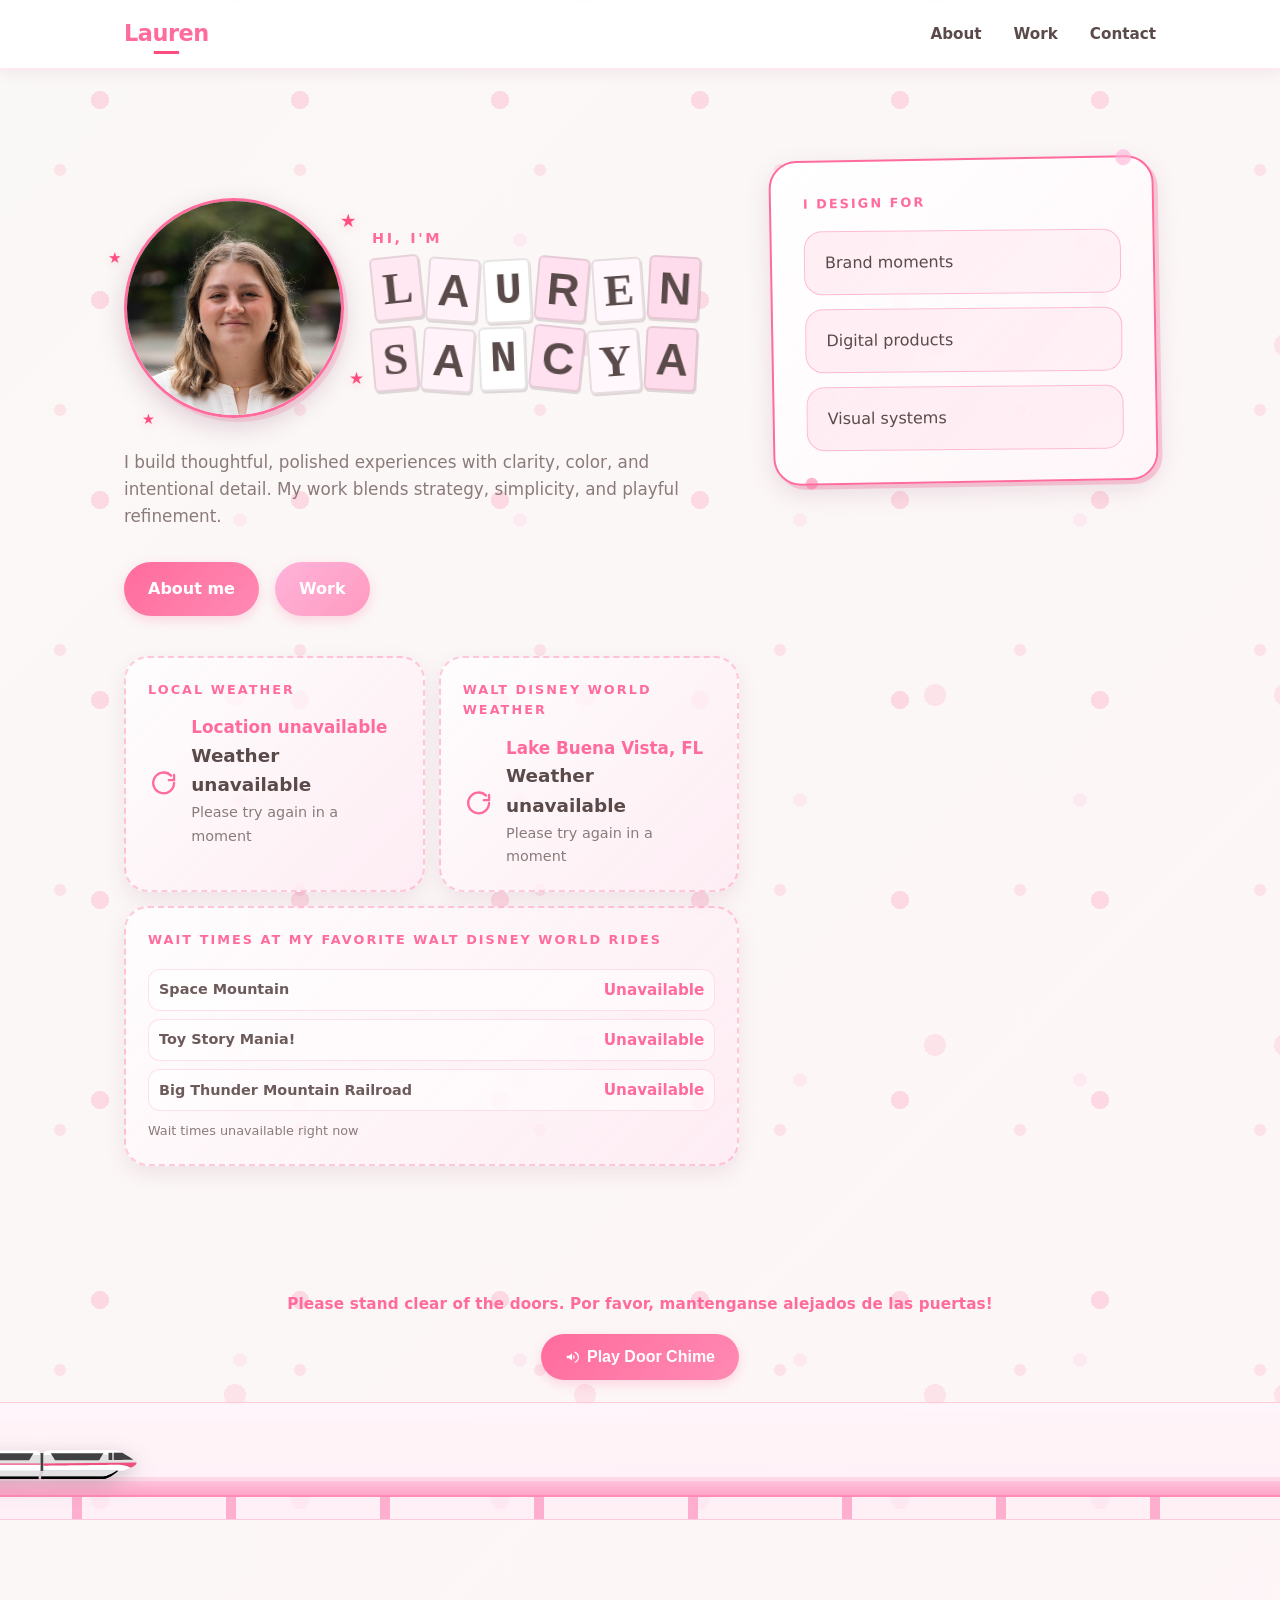
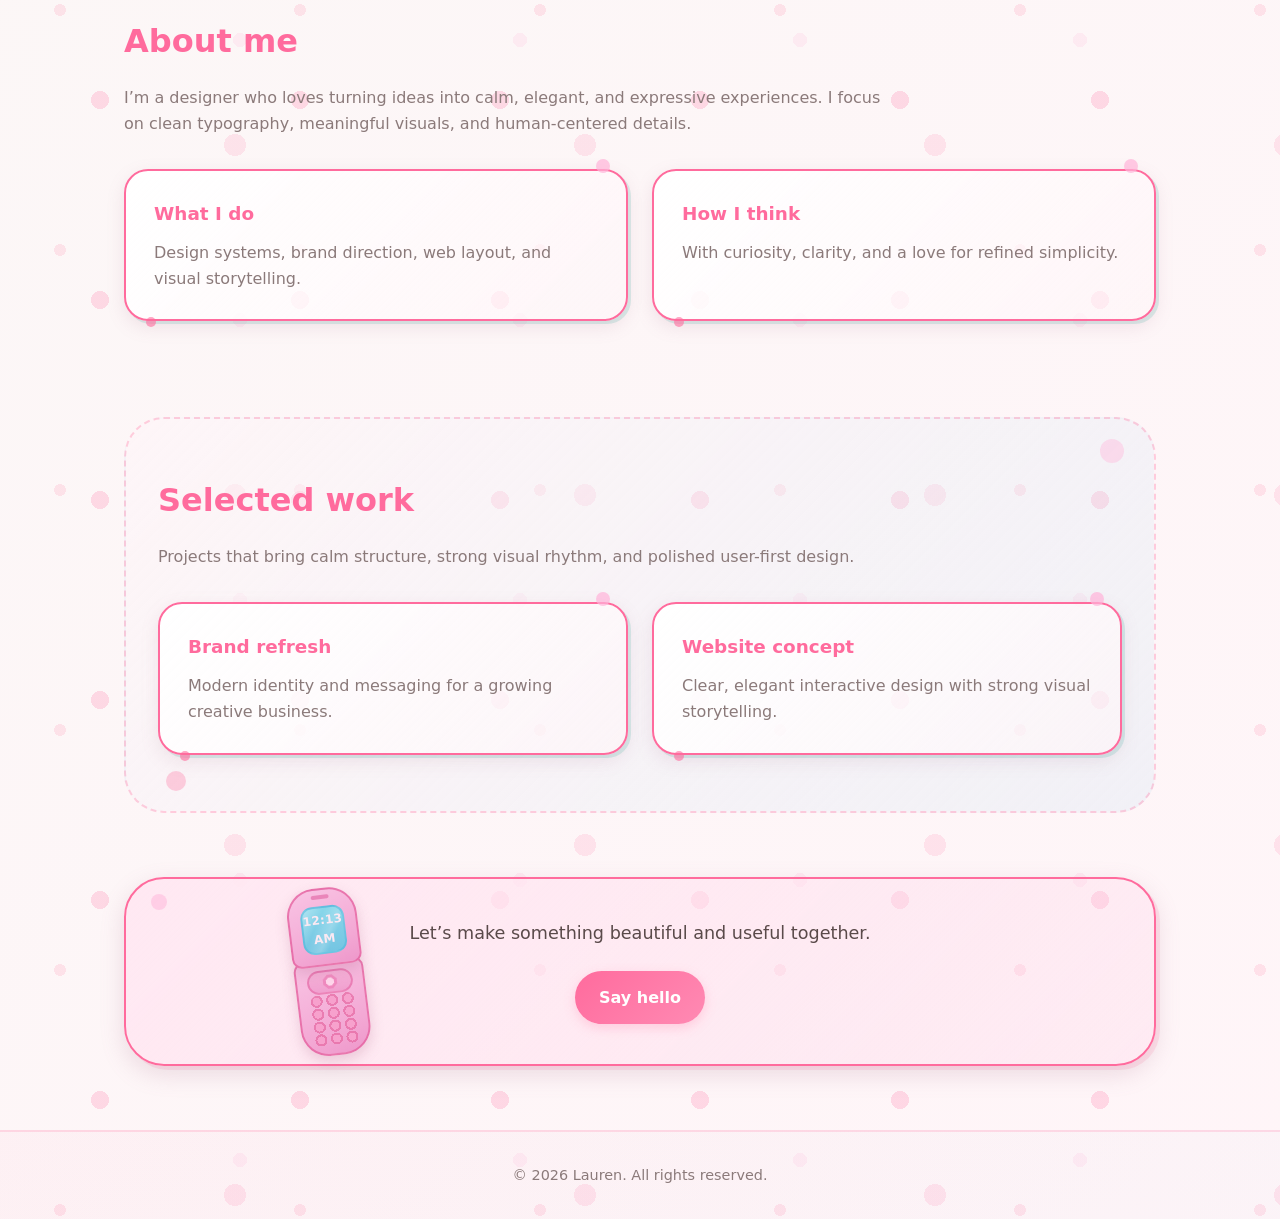
==== pages/index.html @ 4aa6a3c1 "refactor into separate files and it works" ====
<!DOCTYPE html>
<html lang="en">
<head>
  <meta charset="UTF-8" />
  <meta name="viewport" content="width=device-width, initial-scale=1.0" />
  <title>Lauren | Designer</title>
  <link rel="stylesheet" href="../css/style.css" />
</head>
<body class="home-page">
  <nav class="navbar">
    <div class="navbar-container">
      <a href="index.html" class="navbar-logo">Lauren</a>
      <ul class="nav-links">
        <li><a href="about.html">About</a></li>
        <li><a href="work.html">Work</a></li>
        <li><a href="contact.html">Contact</a></li>
      </ul>
    </div>
  </nav>

  <main class="site-shell">
    <section class="hero reveal">
      <div class="hero-copy">
        <div class="name-section">
          <div class="photo-wrap">
            <img src="../assets/images/profile.jpg" alt="Lauren Sancya" class="profile-photo">
            <span class="star-sticker star-1" aria-hidden="true">★</span>
            <span class="star-sticker star-2" aria-hidden="true">★</span>
            <span class="star-sticker star-3" aria-hidden="true">★</span>
            <span class="star-sticker star-4" aria-hidden="true">★</span>
          </div>
          <div class="name-copy">
            <p class="eyebrow">Hi, I'm</p>
            <h1 class="magazine-name" aria-label="Lauren Sancya">
              <span aria-hidden="true">L</span><span aria-hidden="true">a</span><span aria-hidden="true">u</span><span aria-hidden="true">r</span><span aria-hidden="true">e</span><span aria-hidden="true">n</span><span class="letter-gap" aria-hidden="true"></span><span aria-hidden="true">S</span><span aria-hidden="true">a</span><span aria-hidden="true">n</span><span aria-hidden="true">c</span><span aria-hidden="true">y</span><span aria-hidden="true">a</span>
            </h1>
          </div>
        </div>
        <p class="intro">
          I build thoughtful, polished experiences with clarity, color, and
          intentional detail. My work blends strategy, simplicity, and playful
          refinement.
        </p>
        <div class="actions">
          <a class="button button-primary" href="#about">About me</a>
          <a class="button button-secondary" href="#work">Work</a>
        </div>
        <div class="weather-duo">
          <div class="weather-card reveal reveal-delay-2" aria-live="polite">
            <p class="detail-label">Local weather</p>
            <div class="weather-row">
              <span id="weatherEmoji" class="weather-emoji" aria-hidden="true"></span>
              <div>
                <p id="weatherLocation" class="weather-location">Near you</p>
                <p id="weatherTemp" class="weather-temp">Loading weather...</p>
                <p id="weatherText" class="weather-text">Checking your location</p>
              </div>
            </div>
          </div>
          <div class="weather-card reveal reveal-delay-3" aria-live="polite">
            <p class="detail-label">Walt Disney World weather</p>
            <div class="weather-row">
              <span id="disneyWeatherEmoji" class="weather-emoji" aria-hidden="true"></span>
              <div>
                <p id="disneyWeatherLocation" class="weather-location">Lake Buena Vista, FL</p>
                <p id="disneyWeatherTemp" class="weather-temp">Loading weather...</p>
                <p id="disneyWeatherText" class="weather-text">Fetching current conditions</p>
              </div>
            </div>
          </div>
          <div class="weather-card ride-waits-card reveal reveal-delay-3" aria-live="polite">
            <p class="detail-label">Wait times at my Favorite Walt Disney World Rides</p>
            <ul class="ride-waits-list">
              <li>
                <span class="ride-name">Space Mountain</span>
                <span id="waitSpaceMountain" class="ride-wait">Loading...</span>
              </li>
              <li>
                <span class="ride-name">Toy Story Mania!</span>
                <span id="waitToyStoryMania" class="ride-wait">Loading...</span>
              </li>
              <li>
                <span class="ride-name">Big Thunder Mountain Railroad</span>
                <span id="waitBigThunder" class="ride-wait">Loading...</span>
              </li>
            </ul>
            <p id="rideWaitsNote" class="ride-waits-note">Fetching live wait times...</p>
          </div>
        </div>
      </div>
      <div class="hero-card">
        <div class="detail-card">
          <p class="detail-label">I design for</p>
          <ul>
            <li>Brand moments</li>
            <li>Digital products</li>
            <li>Visual systems</li>
          </ul>
        </div>
      </div>
    </section>

    <section class="monorail-wrap reveal" aria-hidden="true">
      <div class="monorail-announcement" aria-hidden="false">
        <p class="monorail-announcement-text">Please stand clear of the doors. Por favor, mantenganse alejados de las puertas!</p>
        <button type="button" id="monorailSoundButton" class="monorail-sound-button">
          <svg viewBox="0 0 24 24" aria-hidden="true" focusable="false">
            <path d="M3 10v4h4l5 4V6L7 10H3zm13.5 2a4.5 4.5 0 0 0-2.5-4.03v8.06A4.5 4.5 0 0 0 16.5 12zm0-9.5v2.06A9 9 0 0 1 22 12a9 9 0 0 1-5.5 8.31v2.06A11 11 0 0 0 24 12 11 11 0 0 0 16.5 2.5z"></path>
          </svg>
          <span>Play Door Chime</span>
        </button>
        <div id="monorailPlayer" class="monorail-player" aria-hidden="true"></div>
      </div>
      <div class="monorail-sky">
        <div class="monorail-track"></div>
        <div class="monorail-pillars"></div>
        <div class="monorail-train">
          <img src="../assets/images/DisneyMonorail.svg" alt="" class="monorail-train-img" aria-hidden="true">
        </div>
      </div>
    </section>

    <section id="about" class="section-panel reveal">
      <div>
        <h2>About me</h2>
        <p>
          I’m a designer who loves turning ideas into calm, elegant, and
          expressive experiences. I focus on clean typography, meaningful
          visuals, and human-centered details.
        </p>
      </div>
      <div class="bio-grid">
        <div class="bio-card reveal reveal-delay-1">
          <h3>What I do</h3>
          <p>Design systems, brand direction, web layout, and visual storytelling.</p>
        </div>
        <div class="bio-card reveal reveal-delay-2">
          <h3>How I think</h3>
          <p>With curiosity, clarity, and a love for refined simplicity.</p>
        </div>
      </div>
    </section>

    <section id="work" class="section-panel section-alt reveal">
      <div>
        <h2>Selected work</h2>
        <p>
          Projects that bring calm structure, strong visual rhythm, and polished
          user-first design.
        </p>
      </div>
      <div class="project-grid">
        <article class="project-card reveal reveal-delay-1">
          <h3>Brand refresh</h3>
          <p>Modern identity and messaging for a growing creative business.</p>
        </article>
        <article class="project-card reveal reveal-delay-2">
          <h3>Website concept</h3>
          <p>Clear, elegant interactive design with strong visual storytelling.</p>
        </article>
      </div>
    </section>

    <section class="footer-panel reveal">
      <p>Let’s make something beautiful and useful together.</p>
      <a class="button button-primary" href="contact.html">Say hello</a>
      <div class="flip-phone" aria-hidden="true">
        <div class="flip-phone-bubble">Hello</div>
        <span class="flip-phone-star flip-phone-star-a">★</span>
        <span class="flip-phone-star flip-phone-star-b">★</span>
        <span class="flip-phone-star flip-phone-star-c">★</span>
        <div class="flip-phone-top"><span id="flipPhoneTime" class="flip-phone-time">12:12</span></div>
        <div class="flip-phone-bottom"></div>
      </div>
    </section>
  </main>

  <footer class="site-footer">
    <p>&copy; 2026 Lauren. All rights reserved.</p>
  </footer>

  <script src="../js/app.js"></script>
</body>
</html>
---- css/style.css ----
:root {
  color-scheme: light;
  --bg: #faf8f6;
  --surface: #fff5f8;
  --surface-strong: #ffe8f2;
  --text: #5a4a4a;
  --muted: #8b7a7a;
  --accent-pink: #ff6b9d;
  --accent-pink-light: #ffb3d9;
  --accent-pink-dark: #ff4d7f;
  --accent-blue: #a8d8f0;
  --accent-brown: #a68570;
  --accent-soft: rgba(255, 107, 157, 0.15);
  --radius: 32px;
  --shadow: 0 8px 24px rgba(162, 107, 137, 0.15);
}

* {
  box-sizing: border-box;
}

html, body {
  margin: 0;
  min-height: 100%;
}

body {
  font-family: "Segoe UI", ui-sans-serif, system-ui, -apple-system, BlinkMacSystemFont, sans-serif;
  background:
    radial-gradient(circle, rgba(255, 107, 157, 0.22) 9px,  transparent 9px),
    radial-gradient(circle, rgba(255, 179, 217, 0.18) 7px,  transparent 7px),
    radial-gradient(circle, rgba(255, 107, 157, 0.14) 11px, transparent 11px),
    radial-gradient(circle, rgba(255, 77,  127, 0.12) 6px,  transparent 6px),
    linear-gradient(135deg, #faf8f6 0%, #fff5f8 100%);
  background-size:
    200px 200px,
    280px 280px,
    350px 350px,
    240px 240px,
    100% 100%;
  background-position:
    0     0,
    100px 100px,
    60px  170px,
    180px 50px,
    0     0;
  animation: dots-move 24s linear infinite;
  color: var(--text);
  line-height: 1.6;
}

@keyframes dots-move {
  0% {
    background-position:
      0 0,
      100px 100px,
      60px 170px,
      180px 50px,
      0 0;
  }

  100% {
    background-position:
      200px 200px,
      -140px -120px,
      410px -180px,
      -60px 290px,
      0 0;
  }
}

/* Scroll reveal */
.reveal {
  opacity: 0;
  transform: translateY(32px);
  transition: opacity 0.6s ease, transform 0.6s ease;
}

.reveal.visible {
  opacity: 1;
  transform: translateY(0);
}

.reveal-delay-1 { transition-delay: 0.1s; }
.reveal-delay-2 { transition-delay: 0.2s; }
.reveal-delay-3 { transition-delay: 0.3s; }
.reveal-delay-4 { transition-delay: 0.4s; }

@media (prefers-reduced-motion: reduce) {
  body { animation: none; }
  .reveal { opacity: 1; transform: none; transition: none; }
}

/* Navigation */
.navbar {
  position: sticky;
  top: 0;
  background: rgba(255, 255, 255, 0.95);
  backdrop-filter: blur(10px);
  border-bottom: 2px solid rgba(255, 107, 157, 0.15);
  z-index: 100;
  box-shadow: 0 4px 12px rgba(162, 107, 137, 0.1);
}

.navbar-container {
  max-width: 1080px;
  margin: 0 auto;
  padding: 16px 24px;
  display: flex;
  justify-content: space-between;
  align-items: center;
}

.navbar-logo {
  font-size: 1.4rem;
  font-weight: 700;
  color: var(--accent-pink);
  text-decoration: none;
  letter-spacing: -0.02em;
  position: relative;
}

.navbar-logo::after {
  content: '';
  position: absolute;
  bottom: -2px;
  left: 0;
  right: 0;
  height: 3px;
  background: var(--accent-pink-dark);
  border-radius: 999px;
  transform: scaleX(0.3);
}

.nav-links {
  display: flex;
  list-style: none;
  gap: 32px;
  margin: 0;
  padding: 0;
}

.nav-links a {
  color: var(--text);
  text-decoration: none;
  font-weight: 600;
  transition: color 0.2s ease, transform 0.2s ease;
  position: relative;
  font-size: 0.95rem;
}

.nav-links a:hover {
  color: var(--accent-pink);
  transform: translateY(-2px);
}

.nav-links a.active {
  color: var(--accent-pink);
}

.nav-links a.active::after {
  content: '';
  position: absolute;
  bottom: -6px;
  left: 0;
  right: 0;
  height: 2px;
  background: var(--accent-pink);
  border-radius: 999px;
}

/* Main layout */
.site-shell {
  max-width: 1080px;
  margin: 0 auto;
  padding: 48px 24px 64px;
}

/* Page header */
.page-header {
  padding: 40px 0 64px;
  text-align: center;
}

.page-header h1 {
  margin: 0 0 24px;
  font-size: clamp(2.4rem, 3.5vw, 3.8rem);
  line-height: 1.1;
  letter-spacing: -0.04em;
}

.page-header .intro {
  max-width: 680px;
  margin: 0 auto;
  color: var(--muted);
  font-size: 1.05rem;
}

/* Hero section (home) */
.hero {
  display: grid;
  grid-template-columns: minmax(0, 1.6fr) minmax(260px, 1fr);
  gap: 32px;
  align-items: start;
  padding: 40px 0 64px;
}

.hero-copy {
  padding: 40px 0;
}

.name-section {
  display: flex;
  align-items: center;
  gap: 28px;
  margin-bottom: 24px;
}

.photo-wrap {
  position: relative;
  display: inline-block;
}

.star-sticker {
  position: absolute;
  z-index: 3;
  color: var(--accent-pink-dark);
  font-size: 1.15rem;
  text-shadow: 0 2px 8px rgba(255, 107, 157, 0.25);
  opacity: 0;
  transform: scale(0.45) rotate(-12deg);
  animation: sticker-pop 520ms cubic-bezier(0.17, 0.89, 0.32, 1.25) forwards, sticker-twinkle 1.4s ease-in-out 900ms infinite;
}

.star-1 {
  top: 8px;
  right: -12px;
  animation-delay: 240ms, 1.15s;
}

.star-2 {
  top: 48px;
  left: -16px;
  font-size: 0.95rem;
  animation-delay: 330ms, 1.35s;
}

.star-3 {
  bottom: 34px;
  right: -20px;
  font-size: 1.05rem;
  animation-delay: 420ms, 1.1s;
}

.star-4 {
  bottom: -6px;
  left: 18px;
  font-size: 0.9rem;
  animation-delay: 520ms, 1.4s;
}

.photo-wrap::before,
.photo-wrap::after {
  content: "";
  position: absolute;
  border-radius: 50%;
  pointer-events: none;
  opacity: 0;
}

.photo-wrap::before {
  width: 250px;
  height: 250px;
  top: -15px;
  left: -15px;
  border: 3px dashed rgba(255, 107, 157, 0.65);
  animation: burst-ring 700ms ease-out 80ms forwards;
}

.photo-wrap::after {
  width: 280px;
  height: 280px;
  top: -30px;
  left: -30px;
  background: radial-gradient(circle, rgba(255, 107, 157, 0.22) 0%, rgba(255, 107, 157, 0) 68%);
  animation: burst-glow 800ms ease-out 80ms forwards;
}

.profile-photo {
  width: 220px;
  height: 220px;
  border-radius: 50%;
  object-fit: cover;
  border: 3px solid var(--accent-pink);
  box-shadow: 0 8px 24px rgba(162, 107, 137, 0.3), 4px 4px 0 rgba(255, 107, 157, 0.2);
  flex-shrink: 0;
  opacity: 0;
  transform: scale(0.75);
  animation: photo-pop 650ms cubic-bezier(0.17, 0.89, 0.32, 1.28) 120ms forwards;
}

.name-copy {
  display: flex;
  flex-direction: column;
  gap: 8px;
}

.name-section .eyebrow {
  margin: 0;
  font-size: 0.9rem;
}

.name-section h1 {
  margin: 0;
  font-size: 2.8rem;
  line-height: 1.18;
}

.magazine-name {
  margin: 0;
  display: flex;
  flex-wrap: wrap;
  gap: 0.3rem;
  align-items: flex-end;
  line-height: 1;
  padding-bottom: 0.12em;
}

.magazine-name span {
  display: inline-flex;
  align-items: center;
  justify-content: center;
  min-width: 0.78em;
  padding: 0.08em 0.2em;
  border: 2px solid rgba(90, 74, 74, 0.15);
  border-radius: 0.12em;
  box-shadow: 1px 2px 0 rgba(90, 74, 74, 0.18);
  background: #fff;
  color: #5a4a4a;
  text-transform: uppercase;
  --letter-transform: rotate(0deg);
  transform: var(--letter-transform);
  opacity: 0;
  animation: letter-pop 480ms ease-out forwards, letter-bob 3.2s ease-in-out 1.1s infinite;
}

.magazine-name .letter-gap {
  min-width: 0.42em;
  padding: 0;
  border: 0;
  background: transparent;
  box-shadow: none;
  transform: none;
  opacity: 1;
  animation: none;
}

.magazine-name span:nth-child(1) { font-family: Georgia, serif; background: #ffe8f2; --letter-transform: rotate(-6deg) translateY(-2px); animation-delay: 80ms, 1.08s; }
.magazine-name span:nth-child(2) { font-family: "Trebuchet MS", sans-serif; background: #fff2f8; --letter-transform: rotate(4deg); animation-delay: 160ms, 1.16s; }
.magazine-name span:nth-child(3) { font-family: "Courier New", monospace; background: #fff; --letter-transform: rotate(-3deg) translateY(1px); animation-delay: 240ms, 1.24s; }
.magazine-name span:nth-child(4) { font-family: Impact, "Arial Black", sans-serif; background: #ffe1ef; --letter-transform: rotate(5deg) translateY(-1px); animation-delay: 320ms, 1.32s; }
.magazine-name span:nth-child(5) { font-family: "Palatino Linotype", serif; background: #fff7fb; --letter-transform: rotate(-4deg); animation-delay: 400ms, 1.40s; }
.magazine-name span:nth-child(6) { font-family: Verdana, sans-serif; background: #ffdceb; --letter-transform: rotate(3deg) translateY(-2px); animation-delay: 480ms, 1.48s; }
.magazine-name span:nth-child(8) { font-family: Georgia, serif; background: #ffe8f2; --letter-transform: rotate(-5deg); animation-delay: 560ms, 1.56s; }
.magazine-name span:nth-child(9) { font-family: "Gill Sans", "Trebuchet MS", sans-serif; background: #fff2f8; --letter-transform: rotate(4deg) translateY(1px); animation-delay: 640ms, 1.64s; }
.magazine-name span:nth-child(10) { font-family: "Courier New", monospace; background: #fff; --letter-transform: rotate(-2deg); animation-delay: 720ms, 1.72s; }
.magazine-name span:nth-child(11) { font-family: Impact, "Arial Black", sans-serif; background: #ffe1ef; --letter-transform: rotate(6deg) translateY(-1px); animation-delay: 800ms, 1.80s; }
.magazine-name span:nth-child(12) { font-family: "Palatino Linotype", serif; background: #fff7fb; --letter-transform: rotate(-4deg) translateY(2px); animation-delay: 880ms, 1.88s; }
.magazine-name span:nth-child(13) { font-family: Verdana, sans-serif; background: #ffdceb; --letter-transform: rotate(3deg); animation-delay: 960ms, 1.96s; }

@keyframes letter-pop {
  0% {
    opacity: 0;
    transform: var(--letter-transform) translateY(12px) scale(0.78);
    filter: blur(1px);
  }

  100% {
    opacity: 1;
    transform: var(--letter-transform) translateY(0) scale(1);
    filter: blur(0);
  }
}

@keyframes letter-bob {
  0%,
  100% {
    transform: var(--letter-transform) translateY(0);
  }

  50% {
    transform: var(--letter-transform) translateY(-3px);
  }
}

.name-section .typing-headline {
  display: inline-block;
  overflow: hidden;
  white-space: nowrap;
  width: 0;
  line-height: 1.2;
  padding-bottom: 0.22em;
  border-right: 3px solid var(--accent-pink-dark);
  animation: typing 1.7s steps(13, end) 380ms forwards, blink-caret 700ms step-end 380ms 3, hide-caret 1ms linear 2.08s forwards;
}

.eyebrow {
  margin: 0 0 18px;
  color: var(--accent-pink);
  font-size: 0.95rem;
  letter-spacing: 0.18em;
  text-transform: uppercase;
  font-weight: 700;
}

h1 {
  margin: 0 0 24px;
  font-size: clamp(3rem, 4vw, 4.8rem);
  line-height: 0.98;
  letter-spacing: -0.04em;
}

@keyframes photo-pop {
  0% {
    opacity: 0;
    transform: scale(0.75);
  }

  70% {
    opacity: 1;
    transform: scale(1.08);
  }

  100% {
    opacity: 1;
    transform: scale(1);
  }
}

@keyframes burst-ring {
  0% {
    opacity: 0;
    transform: scale(0.35) rotate(-18deg);
  }

  40% {
    opacity: 0.9;
  }

  100% {
    opacity: 0;
    transform: scale(1.1) rotate(8deg);
  }
}

@keyframes burst-glow {
  0% {
    opacity: 0;
    transform: scale(0.6);
  }

  35% {
    opacity: 0.7;
  }

  100% {
    opacity: 0;
    transform: scale(1.12);
  }
}

@keyframes sticker-pop {
  0% {
    opacity: 0;
    transform: scale(0.45) rotate(-12deg);
  }

  70% {
    opacity: 1;
    transform: scale(1.15) rotate(8deg);
  }

  100% {
    opacity: 1;
    transform: scale(1) rotate(0deg);
  }
}

@keyframes sticker-twinkle {
  0%,
  100% {
    transform: scale(1) rotate(0deg);
    filter: brightness(1);
  }

  50% {
    transform: scale(1.16) rotate(8deg);
    filter: brightness(1.18);
  }
}

@keyframes typing {
  from {
    width: 0;
  }

  to {
    width: 14ch;
  }
}

@keyframes blink-caret {
  0%,
  100% {
    border-right-color: transparent;
  }

  50% {
    border-right-color: var(--accent-pink-dark);
  }
}

@keyframes hide-caret {
  to {
    border-right-width: 0;
    border-right-color: transparent;
  }
}

.intro {
  max-width: 640px;
  color: var(--muted);
  font-size: 1.05rem;
}

.actions {
  display: flex;
  flex-wrap: wrap;
  gap: 16px;
  margin-top: 32px;
  margin-bottom: 40px;
}

.button {
  display: inline-flex;
  align-items: center;
  justify-content: center;
  padding: 14px 24px;
  border-radius: 999px;
  text-decoration: none;
  font-weight: 700;
  transition: transform 0.2s ease, background-color 0.2s ease, color 0.2s ease, box-shadow 0.2s ease;
  border: none;
  cursor: pointer;
  font-size: 1rem;
  box-shadow: 0 4px 12px rgba(255, 107, 157, 0.25);
  position: relative;
}

.button:hover {
  transform: translateY(-3px) rotate(1deg);
  box-shadow: 0 8px 20px rgba(255, 107, 157, 0.35);
}

.button-primary {
  background: linear-gradient(135deg, var(--accent-pink), #ff8ab3);
  color: white;
  font-weight: 700;
}

.button-primary:hover {
  background: linear-gradient(135deg, #ff5a8c, #ff9ac0);
}

.button-secondary {
  background: linear-gradient(135deg, var(--accent-pink-light), #ff9ac0);
  color: white;
  border: none;
  font-weight: 700;
}

.button-secondary:hover {
  background: linear-gradient(135deg, #ff8fb0, #ffb3d9);
}

.hero-card {
  position: sticky;
  top: 100px;
}

.detail-card {
  padding: 32px;
  border-radius: 28px;
  background: linear-gradient(135deg, #ffffff 0%, rgba(255, 245, 248, 0.8) 100%);
  border: 2px solid var(--accent-pink);
  box-shadow: 0 8px 24px rgba(162, 107, 137, 0.2), 4px 4px 0 rgba(255, 107, 157, 0.3);
  position: relative;
  transform: rotate(-1deg);
}

.detail-card::before {
  content: '';
  position: absolute;
  top: -8px;
  right: 20px;
  width: 16px;
  height: 16px;
  background: var(--accent-pink-light);
  border-radius: 50%;
  opacity: 0.6;
}

.detail-card::after {
  content: '';
  position: absolute;
  bottom: -6px;
  left: 30px;
  width: 12px;
  height: 12px;
  background: var(--accent-pink);
  border-radius: 50%;
  opacity: 0.5;
}

.detail-label {
  margin: 0 0 18px;
  color: var(--accent-pink);
  text-transform: uppercase;
  letter-spacing: 0.16em;
  font-size: 0.8rem;
  font-weight: 700;
}

.detail-card ul {
  margin: 0;
  padding: 0;
  list-style: none;
  display: grid;
  gap: 14px;
}

.detail-card li {
  padding: 18px 20px;
  border-radius: 18px;
  background: linear-gradient(135deg, rgba(255, 107, 157, 0.1), rgba(255, 179, 217, 0.1));
  border: 1.5px solid rgba(255, 107, 157, 0.4);
  color: var(--text);
  font-weight: 500;
  transform: rotate(0.5deg);
  transition: transform 0.2s ease;
}

.detail-card li:hover {
  transform: rotate(-0.5deg) scale(1.02);
}

/* Section panels */
.section-panel {
  padding: 64px 0;
  display: grid;
  gap: 32px;
}

.section-alt {
  background: linear-gradient(135deg, rgba(255, 245, 248, 0.6), rgba(168, 216, 240, 0.15));
  border-radius: 40px;
  border: 2px dashed rgba(255, 107, 157, 0.3);
  padding: 56px 32px;
  margin: 32px 0;
  position: relative;
  overflow: hidden;
}

.section-alt::before {
  content: '';
  position: absolute;
  top: 20px;
  right: 30px;
  width: 24px;
  height: 24px;
  background: var(--accent-pink-light);
  border-radius: 50%;
  opacity: 0.4;
}

.section-alt::after {
  content: '';
  position: absolute;
  bottom: 20px;
  left: 40px;
  width: 20px;
  height: 20px;
  background: var(--accent-pink);
  border-radius: 50%;
  opacity: 0.3;
}

.section-panel h2 {
  margin: 0 0 18px;
  font-size: clamp(2rem, 2.5vw, 2.8rem);
  color: var(--accent-pink);
  position: relative;
}

.section-panel p {
  margin: 0;
  max-width: 760px;
  color: var(--muted);
}

.bio-grid,
.project-grid {
  display: grid;
  gap: 24px;
}

.bio-grid {
  grid-template-columns: repeat(2, minmax(0, 1fr));
}

.bio-card,
.project-card {
  padding: 28px;
  border-radius: 24px;
  background: linear-gradient(135deg, #ffffff 0%, rgba(255, 245, 248, 0.6) 100%);
  border: 2px solid var(--accent-pink);
  box-shadow: 0 6px 18px rgba(162, 107, 137, 0.15), 3px 3px 0 rgba(77, 184, 168, 0.2);
  position: relative;
  transform: rotate(-1.5deg);
  transition: transform 0.3s ease, box-shadow 0.3s ease;
}

.bio-card:hover,
.project-card:hover {
  transform: rotate(0.5deg) translateY(-4px);
  box-shadow: 0 10px 26px rgba(162, 107, 137, 0.2), 4px 4px 0 rgba(255, 107, 157, 0.3);
}

.bio-card::before,
.project-card::before {
  content: '';
  position: absolute;
  top: -12px;
  right: 16px;
  width: 14px;
  height: 14px;
  background: var(--accent-pink-light);
  border-radius: 50%;
  opacity: 0.7;
}

.bio-card::after,
.project-card::after {
  content: '';
  position: absolute;
  bottom: -8px;
  left: 20px;
  width: 10px;
  height: 10px;
  background: var(--accent-pink);
  border-radius: 50%;
  opacity: 0.6;
}

.bio-card h3,
.project-card h3 {
  margin: 0 0 12px;
  font-size: 1.15rem;
  color: var(--accent-pink);
}

.project-grid {
  grid-template-columns: repeat(2, minmax(0, 1fr));
}

.footer-panel {
  margin-top: 64px;
  padding: 40px;
  border-radius: 40px;
  background: linear-gradient(135deg, #ffe8f2 0%, rgba(255, 179, 217, 0.15) 100%);
  border: 2px solid var(--accent-pink);
  text-align: center;
  box-shadow: 0 8px 24px rgba(162, 107, 137, 0.2), 4px 4px 0 rgba(255, 107, 157, 0.15);
  position: relative;
  overflow: visible;
}

.footer-panel::before {
  content: '';
  position: absolute;
  top: 15px;
  left: 25px;
  width: 16px;
  height: 16px;
  background: var(--accent-pink-light);
  border-radius: 50%;
  opacity: 0.5;
}

.footer-panel p {
  margin: 0 0 24px;
  font-size: 1.1rem;
  color: var(--text);
}

.footer-panel .button {
  position: relative;
  z-index: 2;
}

.flip-phone {
  position: absolute;
  left: 165px;
  top: 50%;
  bottom: auto;
  width: 70px;
  height: 168px;
  pointer-events: auto;
  transform: translateY(-50%) rotate(-7deg);
  transform-origin: center bottom;
  z-index: 1;
}

.flip-phone::before {
  content: none;
}

.flip-phone::after {
  content: '';
  position: absolute;
  left: 8px;
  right: 8px;
  top: 68px;
  height: 8px;
  border-radius: 8px;
  background: linear-gradient(180deg, #ff9cc8 0%, #f779b0 100%);
  border: 1px solid rgba(232, 109, 167, 0.5);
}

.flip-phone-top,
.flip-phone-bottom {
  position: absolute;
  left: 0;
  width: 70px;
  border: 2px solid rgba(228, 96, 158, 0.75);
  background: linear-gradient(160deg, #f9c4e4 0%, #f3a8d4 70%, #ee98cb 100%);
  box-shadow: 0 6px 14px rgba(153, 66, 108, 0.2);
}

.flip-phone-top {
  top: 0;
  height: 78px;
  border-radius: 28px 28px 10px 10px;
  z-index: 3;
}

.flip-phone-top::before {
  content: '';
  position: absolute;
  left: 11px;
  right: 11px;
  top: 16px;
  bottom: 10px;
  border-radius: 12px;
  background:
    linear-gradient(120deg, rgba(255, 255, 255, 0.26) 10%, transparent 35%, rgba(255, 255, 255, 0.2) 60%, transparent 72%),
    linear-gradient(180deg, #88d6ea 0%, #75c5e2 100%);
  border: 2px solid rgba(80, 184, 220, 0.55);
}

.flip-phone-time {
  position: absolute;
  left: 11px;
  right: 11px;
  top: 16px;
  bottom: 10px;
  z-index: 1;
  color: #fbe9f2;
  font-size: 12px;
  font-weight: 700;
  letter-spacing: 0.02em;
  display: flex;
  align-items: center;
  justify-content: center;
}

.flip-phone-top::after {
  content: '';
  position: absolute;
  top: 5px;
  left: 50%;
  width: 18px;
  height: 4px;
  border-radius: 999px;
  background: rgba(228, 109, 170, 0.7);
  transform: translateX(-50%);
}

.flip-phone-bottom {
  bottom: 0;
  height: 96px;
  border-radius: 10px 10px 28px 28px;
  z-index: 1;
}

.flip-phone-bottom::before {
  content: '';
  position: absolute;
  left: 10px;
  right: 10px;
  top: 8px;
  height: 20px;
  border-radius: 14px;
  background:
    radial-gradient(circle at 50% 50%, #ffd8ec 0 4px, rgba(236, 109, 171, 0.5) 4px 7px, transparent 7px),
    linear-gradient(180deg, #f7b4da 0%, #f0a0cf 100%);
  border: 2px solid rgba(228, 96, 158, 0.55);
}

.flip-phone-bottom::after {
  content: '';
  position: absolute;
  left: 10px;
  right: 10px;
  top: 32px;
  bottom: 6px;
  border-radius: 10px;
  background:
    radial-gradient(circle at 16% 12%, #f7a1cd 0 4px, rgba(230, 105, 162, 0.72) 4px 6px, transparent 6px),
    radial-gradient(circle at 50% 12%, #f7a1cd 0 4px, rgba(230, 105, 162, 0.72) 4px 6px, transparent 6px),
    radial-gradient(circle at 84% 12%, #f7a1cd 0 4px, rgba(230, 105, 162, 0.72) 4px 6px, transparent 6px),
    radial-gradient(circle at 16% 36%, #f7a1cd 0 4px, rgba(230, 105, 162, 0.72) 4px 6px, transparent 6px),
    radial-gradient(circle at 50% 36%, #f7a1cd 0 4px, rgba(230, 105, 162, 0.72) 4px 6px, transparent 6px),
    radial-gradient(circle at 84% 36%, #f7a1cd 0 4px, rgba(230, 105, 162, 0.72) 4px 6px, transparent 6px),
    radial-gradient(circle at 16% 60%, #f7a1cd 0 4px, rgba(230, 105, 162, 0.72) 4px 6px, transparent 6px),
    radial-gradient(circle at 50% 60%, #f7a1cd 0 4px, rgba(230, 105, 162, 0.72) 4px 6px, transparent 6px),
    radial-gradient(circle at 84% 60%, #f7a1cd 0 4px, rgba(230, 105, 162, 0.72) 4px 6px, transparent 6px),
    radial-gradient(circle at 16% 84%, #f7a1cd 0 4px, rgba(230, 105, 162, 0.72) 4px 6px, transparent 6px),
    radial-gradient(circle at 50% 84%, #f7a1cd 0 4px, rgba(230, 105, 162, 0.72) 4px 6px, transparent 6px),
    radial-gradient(circle at 84% 84%, #f7a1cd 0 4px, rgba(230, 105, 162, 0.72) 4px 6px, transparent 6px);
}

.flip-phone-bubble {
  position: absolute;
  left: -56px;
  top: 26px;
  padding: 6px 11px;
  border-radius: 14px;
  background: #ffffff;
  border: 2px solid rgba(255, 107, 157, 0.5);
  color: var(--accent-pink-dark);
  font-size: 0.8rem;
  font-weight: 700;
  line-height: 1;
  opacity: 0;
  transform: translateY(6px) scale(0.92);
  transition: opacity 180ms ease, transform 220ms ease;
  pointer-events: none;
  z-index: 5;
}

.flip-phone-bubble::after {
  content: '';
  position: absolute;
  right: -6px;
  bottom: 14px;
  width: 10px;
  height: 10px;
  background: #ffffff;
  border-right: 2px solid rgba(255, 107, 157, 0.5);
  border-bottom: 2px solid rgba(255, 107, 157, 0.5);
  transform: rotate(-45deg);
}

.flip-phone-star {
  position: absolute;
  color: var(--accent-pink);
  font-size: 0.72rem;
  line-height: 1;
  opacity: 0;
  transform: scale(0.6) translateY(4px);
  pointer-events: none;
  z-index: 5;
}

.flip-phone-star-a {
  left: -20px;
  top: 8px;
}

.flip-phone-star-b {
  left: -6px;
  top: 22px;
  font-size: 0.6rem;
}

.flip-phone-star-c {
  left: -10px;
  top: -2px;
  font-size: 0.52rem;
}

.flip-phone:hover .flip-phone-bubble,
.footer-panel:hover .flip-phone-bubble {
  opacity: 1;
  transform: translateY(0) scale(1);
}

.flip-phone:hover .flip-phone-star,
.footer-panel:hover .flip-phone-star {
  opacity: 1;
  animation: flip-star-pop 460ms ease forwards;
}

.flip-phone:hover .flip-phone-star-b,
.footer-panel:hover .flip-phone-star-b {
  animation-delay: 70ms;
}

.flip-phone:hover .flip-phone-star-c,
.footer-panel:hover .flip-phone-star-c {
  animation-delay: 120ms;
}

@keyframes flip-star-pop {
  0% {
    opacity: 0;
    transform: scale(0.6) translateY(4px);
  }
  60% {
    opacity: 1;
    transform: scale(1.12) translateY(-2px);
  }
  100% {
    opacity: 1;
    transform: scale(1) translateY(0);
  }
}

/* About page styles */
.content-section {
  padding: 40px 0;
}

.content-grid {
  display: grid;
  grid-template-columns: repeat(2, minmax(0, 1fr));
  gap: 48px;
  margin-bottom: 40px;
}

.content-grid h2 {
  font-size: 1.6rem;
  margin: 0 0 18px;
  color: var(--accent-pink);
}

.content-grid p {
  color: var(--muted);
  margin: 0 0 16px;
}

.skills-section {
  padding: 56px 32px;
  background: linear-gradient(135deg, rgba(255, 245, 248, 0.5), rgba(168, 216, 240, 0.1));
  border: 2px dashed var(--accent-pink);
  border-radius: 40px;
  margin: 48px 0;
  position: relative;
}

.skills-section::before {
  content: '';
  position: absolute;
  top: 20px;
  right: 30px;
  width: 24px;
  height: 24px;
  background: var(--accent-pink-light);
  border-radius: 50%;
  opacity: 0.4;
}

.skills-section::after {
  content: '';
  position: absolute;
  bottom: 20px;
  left: 40px;
  width: 20px;
  height: 20px;
  background: var(--accent-pink);
  border-radius: 50%;
  opacity: 0.3;
}

.skills-section h2 {
  font-size: 2rem;
  margin: 0 0 32px;
  text-align: center;
  color: var(--accent-pink);
  position: relative;
  z-index: 1;
}

.skills-grid {
  display: grid;
  grid-template-columns: repeat(2, minmax(0, 1fr));
  gap: 24px;
}

.skill-card {
  padding: 28px;
  border-radius: 24px;
  background: linear-gradient(135deg, #ffffff 0%, rgba(255, 245, 248, 0.6) 100%);
  border: 2px solid var(--accent-pink);
  box-shadow: 0 6px 18px rgba(162, 107, 137, 0.15), 3px 3px 0 rgba(77, 184, 168, 0.2);
  position: relative;
  transform: rotate(-1.5deg);
  transition: transform 0.3s ease, box-shadow 0.3s ease;
}

.skill-card:hover {
  transform: rotate(0.5deg) translateY(-4px);
  box-shadow: 0 10px 26px rgba(162, 107, 137, 0.2), 4px 4px 0 rgba(77, 184, 168, 0.3);
}

.skill-card::before {
  content: '';
  position: absolute;
  top: -12px;
  right: 16px;
  width: 14px;
  height: 14px;
  background: var(--accent-pink-light);
  border-radius: 50%;
  opacity: 0.7;
}

.skill-card::after {
  content: '';
  position: absolute;
  bottom: -8px;
  left: 20px;
  width: 10px;
  height: 10px;
  background: var(--accent-pink);
  border-radius: 50%;
  opacity: 0.6;
}

.skill-card h3 {
  margin: 0 0 12px;
  font-size: 1.1rem;
  color: var(--accent-pink);
  position: relative;
  z-index: 1;
}

.skill-card p {
  margin: 0;
  color: var(--muted);
  font-size: 0.95rem;
  position: relative;
  z-index: 1;
}

/* Work page styles */
.projects-section {
  padding: 40px 0;
}

.project-item {
  padding: 40px 0;
  border-bottom: 1px solid rgba(255, 107, 157, 0.15);
}

.project-item:last-child {
  border-bottom: none;
}

.project-content h2 {
  margin: 0 0 8px;
  font-size: 1.8rem;
  color: var(--accent-pink);
}

.project-role {
  margin: 0 0 18px;
  color: var(--accent-pink);
  font-weight: 700;
  font-size: 0.9rem;
  text-transform: uppercase;
  letter-spacing: 0.1em;
}

.project-content p {
  margin: 0 0 20px;
  max-width: 800px;
  color: var(--muted);
  line-height: 1.7;
}

.project-tags {
  display: flex;
  flex-wrap: wrap;
  gap: 12px;
}

.tag {
  display: inline-block;
  padding: 8px 16px;
  border-radius: 999px;
  background: linear-gradient(135deg, rgba(255, 107, 157, 0.15), rgba(255, 179, 217, 0.15));
  border: 1.5px solid var(--accent-pink);
  color: var(--accent-pink);
  font-size: 0.85rem;
  font-weight: 700;
  text-transform: uppercase;
  letter-spacing: 0.05em;
  transition: transform 0.2s ease;
}

.tag:hover {
  transform: scale(1.05) rotate(-1deg);
}

/* Contact page styles */
.contact-section {
  padding: 40px 0;
}

.contact-container {
  display: grid;
  grid-template-columns: 1.2fr 1fr;
  gap: 48px;
}

.contact-form-wrapper h2 {
  margin: 0 0 28px;
  font-size: 1.6rem;
  color: var(--accent-pink);
}

.contact-form {
  display: grid;
  gap: 24px;
}

.form-group {
  display: grid;
  gap: 8px;
}

.form-group label {
  font-weight: 700;
  font-size: 0.95rem;
  color: var(--accent-pink);
}

.form-group input,
.form-group textarea {
  padding: 14px 18px;
  border-radius: 16px;
  background: linear-gradient(135deg, #ffffff, rgba(255, 245, 248, 0.8));
  border: 2px solid rgba(255, 107, 157, 0.3);
  color: var(--text);
  font-family: inherit;
  font-size: 1rem;
  transition: background-color 0.2s ease, border-color 0.2s ease, transform 0.2s ease;
}

.form-group input:focus,
.form-group textarea:focus {
  outline: none;
  background: linear-gradient(135deg, #ffffff, rgba(255, 245, 248, 1));
  border-color: var(--accent-pink);
  transform: scale(1.01);
  box-shadow: 0 0 0 4px rgba(255, 107, 157, 0.1);
}

.form-group textarea {
  resize: vertical;
  line-height: 1.5;
}

.contact-info h2 {
  margin: 0 0 28px;
  font-size: 1.6rem;
}

.info-card {
  padding: 24px 0;
  border-bottom: 1px solid rgba(255, 107, 157, 0.2);
}

.info-card:last-child {
  border-bottom: none;
}

.info-card h3 {
  margin: 0 0 12px;
  font-size: 1.05rem;
  color: var(--accent-pink);
}

.info-card p,
.info-card a {
  margin: 0;
  color: var(--muted);
}

.info-card a {
  color: var(--accent-pink);
  text-decoration: none;
  font-weight: 700;
  transition: color 0.2s ease;
}

.info-card a:hover {
  color: var(--accent-pink-dark);
  text-decoration: underline;
}

/* CTA section */
.cta-section {
  padding: 56px 32px;
  background: linear-gradient(135deg, rgba(255, 107, 157, 0.12), rgba(168, 216, 240, 0.12));
  border: 2px dashed var(--accent-pink);
  border-radius: 40px;
  text-align: center;
  margin: 48px 0;
  position: relative;
  overflow: visible;
}

.cta-section::before {
  content: '';
  position: absolute;
  top: -20px;
  right: -20px;
  width: 60px;
  height: 60px;
  background: var(--accent-pink-light);
  border-radius: 50%;
  opacity: 0.2;
}

.cta-section::after {
  content: '';
  position: absolute;
  bottom: -20px;
  left: -20px;
  width: 50px;
  height: 50px;
  background: var(--accent-pink);
  border-radius: 50%;
  opacity: 0.15;
}

.cta-section h2 {
  margin: 0 0 12px;
  font-size: 2rem;
  color: var(--accent-pink);
  position: relative;
  z-index: 1;
}

.cta-section p {
  margin: 0 0 24px;
  color: var(--muted);
  font-size: 1.05rem;
  position: relative;
  z-index: 1;
}

.cta-section .button {
  position: relative;
  z-index: 1;
}

.home-page .footer-panel .flip-phone {
  left: 178px;
}

.about-page .cta-section .flip-phone {
  left: 142px;
}

.work-page .cta-section .flip-phone {
  left: 158px;
}

.contact-page .cta-section .flip-phone {
  left: 148px;
}

/* Footer */
.site-footer {
  text-align: center;
  padding: 32px 24px;
  border-top: 2px solid rgba(255, 107, 157, 0.2);
  color: var(--muted);
  font-size: 0.9rem;
  background: linear-gradient(135deg, rgba(255, 107, 157, 0.04), rgba(168, 216, 240, 0.04));
}

.site-footer p {
  margin: 0;
}

/* Responsive design */
@media (max-width: 900px) {
  .hero {
    grid-template-columns: 1fr;
  }

  .hero-card {
    position: relative;
    top: auto;
  }

  .bio-grid,
  .project-grid,
  .skills-grid {
    grid-template-columns: 1fr;
  }

  .contact-container {
    grid-template-columns: 1fr;
  }

  .nav-links {
    gap: 20px;
  }
}

@media (max-width: 640px) {
  .site-shell {
    padding: 32px 18px 48px;
  }

  h1 {
    font-size: 2.8rem;
  }

  .page-header h1 {
    font-size: 2.4rem;
  }

  .section-alt {
    padding: 40px 24px;
  }

  .navbar-container {
    padding: 12px 18px;
  }

  .nav-links {
    gap: 16px;
    font-size: 0.95rem;
  }

  .navbar-logo {
    font-size: 1.1rem;
  }

  .content-grid {
    gap: 32px;
  }

  .cta-section {
    padding: 40px 24px;
  }

  .cta-section h2 {
    font-size: 1.6rem;
  }

  .home-page .footer-panel .flip-phone {
    left: 68px;
  }

  .about-page .cta-section .flip-phone {
    left: 52px;
  }

  .work-page .cta-section .flip-phone {
    left: 60px;
  }

  .contact-page .cta-section .flip-phone {
    left: 56px;
  }

  .magazine-name {
    gap: 0.2rem;
    font-size: 2.25rem;
  }

  .flip-phone {
    left: 56px;
    top: 50%;
    bottom: auto;
    width: 58px;
    height: 146px;
    transform: translateY(-50%) rotate(-7deg);
  }

  .flip-phone::after {
    top: 56px;
  }

  .flip-phone-top,
  .flip-phone-bottom {
    width: 58px;
  }

  .flip-phone-top {
    top: 0;
    height: 62px;
  }

  .flip-phone-bottom {
    height: 84px;
  }
}

@media (prefers-reduced-motion: reduce) {
  .magazine-name span,
  .star-sticker,
  .photo-wrap::before,
  .photo-wrap::after,
  .profile-photo,
  .typing-headline {
    animation: none;
    opacity: 1;
    transform: none;
    width: auto;
    border-right: 0;
  }
}

/* Weather and Monorail Styles */
.weather-card {
  margin-top: 18px;
  padding: 22px;
  border-radius: 24px;
  background: linear-gradient(135deg, rgba(255, 255, 255, 0.78), rgba(255, 232, 242, 0.7));
  border: 2px dashed rgba(255, 107, 157, 0.35);
  box-shadow: 0 8px 20px rgba(162, 107, 137, 0.14);
}

.weather-duo {
  margin-top: 16px;
  display: flex;
  gap: 14px;
  align-items: stretch;
  flex-wrap: wrap;
}

.weather-duo .weather-card {
  margin-top: 0;
  flex: 1 1 240px;
  min-width: 0;
}

@media (max-width: 760px) {
  .weather-duo {
    flex-direction: column;
  }
}

.weather-row {
  display: flex;
  align-items: center;
  gap: 12px;
  margin-top: 10px;
}

.weather-emoji {
  width: 2rem;
  height: 2rem;
  display: inline-flex;
  align-items: center;
  justify-content: center;
  line-height: 1;
}

.weather-emoji svg {
  width: 100%;
  height: 100%;
  display: block;
}

.weather-temp {
  margin: 0;
  font-size: 1.15rem;
  font-weight: 700;
  color: #5a4a4a;
}

.weather-text {
  margin: 2px 0 0;
  font-size: 0.9rem;
  color: #8b7a7a;
}

.weather-location {
  margin: 0 0 4px;
  font-size: 1.05rem;
  color: #ff6b9d;
  font-weight: 700;
  line-height: 1.1;
}

.ride-waits-list {
  list-style: none;
  margin: 10px 0 0;
  padding: 0;
  display: grid;
  gap: 8px;
}

.ride-waits-list li {
  display: flex;
  align-items: center;
  justify-content: space-between;
  gap: 8px;
  padding: 8px 10px;
  border-radius: 12px;
  background: rgba(255, 255, 255, 0.55);
  border: 1px solid rgba(255, 107, 157, 0.2);
}

.ride-name {
  font-size: 0.9rem;
  color: #6d5b5b;
  font-weight: 600;
}

.ride-wait {
  font-size: 0.95rem;
  color: #ff6b9d;
  font-weight: 700;
  white-space: nowrap;
}

.ride-waits-note {
  margin: 10px 0 0;
  font-size: 0.8rem;
  color: #8b7a7a;
}

.monorail-wrap {
  width: 100vw;
  margin: 8px 0 14px;
  margin-left: calc(50% - 50vw);
  padding: 14px 0 18px;
  overflow: hidden;
  position: relative;
}

.monorail-announcement {
  max-width: 1080px;
  margin: 0 auto 12px;
  padding: 0 24px;
  display: flex;
  flex-direction: column;
  gap: 12px;
  align-items: center;
  text-align: center;
}

.monorail-announcement-text {
  margin: 0;
  color: var(--accent-pink);
  font-weight: 700;
  font-size: 0.95rem;
  letter-spacing: 0.01em;
}

.monorail-sound-button {
  display: inline-flex;
  align-items: center;
  justify-content: center;
  gap: 8px;
  margin: 6px 0 10px;
  appearance: none;
  border: none;
  background: linear-gradient(135deg, var(--accent-pink), #ff8ab3);
  color: #ffffff;
  border-radius: 999px;
  padding: 14px 24px;
  font-weight: 700;
  font-size: 1rem;
  cursor: pointer;
  box-shadow: 0 4px 12px rgba(255, 107, 157, 0.25);
}

.monorail-sound-button svg {
  width: 14px;
  height: 14px;
  display: block;
  fill: currentColor;
  flex: 0 0 auto;
}

.monorail-sound-button:hover {
  transform: translateY(-1px);
}

.monorail-sound-button:active {
  transform: translateY(0);
}

.monorail-player {
  position: absolute;
  width: 1px;
  height: 1px;
  overflow: hidden;
  opacity: 0;
  pointer-events: none;
}

.monorail-sky {
  position: relative;
  height: 118px;
  width: 100%;
  background: linear-gradient(180deg, rgba(255, 244, 249, 0.92), rgba(255, 236, 245, 0.7));
  border-top: 1px solid rgba(255, 188, 211, 0.75);
  border-bottom: 1px solid rgba(255, 188, 211, 0.75);
  overflow: hidden;
}

.monorail-track {
  position: absolute;
  left: 0;
  right: 0;
  bottom: 22px;
  height: 16px;
  background: linear-gradient(180deg, #ffc4dc, #ff9fc4);
  box-shadow: inset 0 -2px 0 rgba(255, 107, 157, 0.4);
  z-index: 1;
}

.monorail-track::before {
  content: '';
  position: absolute;
  left: 0;
  right: 0;
  top: -4px;
  height: 4px;
  background: #ffd8e8;
}

.monorail-pillars {
  position: absolute;
  left: 0;
  right: 0;
  bottom: 0;
  height: 22px;
  background: repeating-linear-gradient(
    to right,
    transparent 0 72px,
    rgba(255, 160, 197, 0.82) 72px 82px,
    transparent 82px 154px
  );
  z-index: 0;
}

.monorail-train {
  position: absolute;
  left: -230px;
  bottom: 10px;
  width: 385px;
  animation: monorailGlide 16s linear infinite;
  will-change: transform;
  z-index: 2;
}

.monorail-train-img {
  display: block;
  width: 100%;
  height: auto;
  transform: translateY(26px);
  filter: drop-shadow(0 6px 10px rgba(62, 64, 74, 0.25));
}

@keyframes monorailGlide {
  0% {
    transform: translateX(-420px);
  }
  100% {
    transform: translateX(calc(100vw + 300px));
  }
}

@media (max-width: 760px) {
  .monorail-announcement {
    padding: 0 18px;
  }

  .monorail-sky {
    height: 102px;
  }

  .monorail-train {
    width: 290px;
  }
}
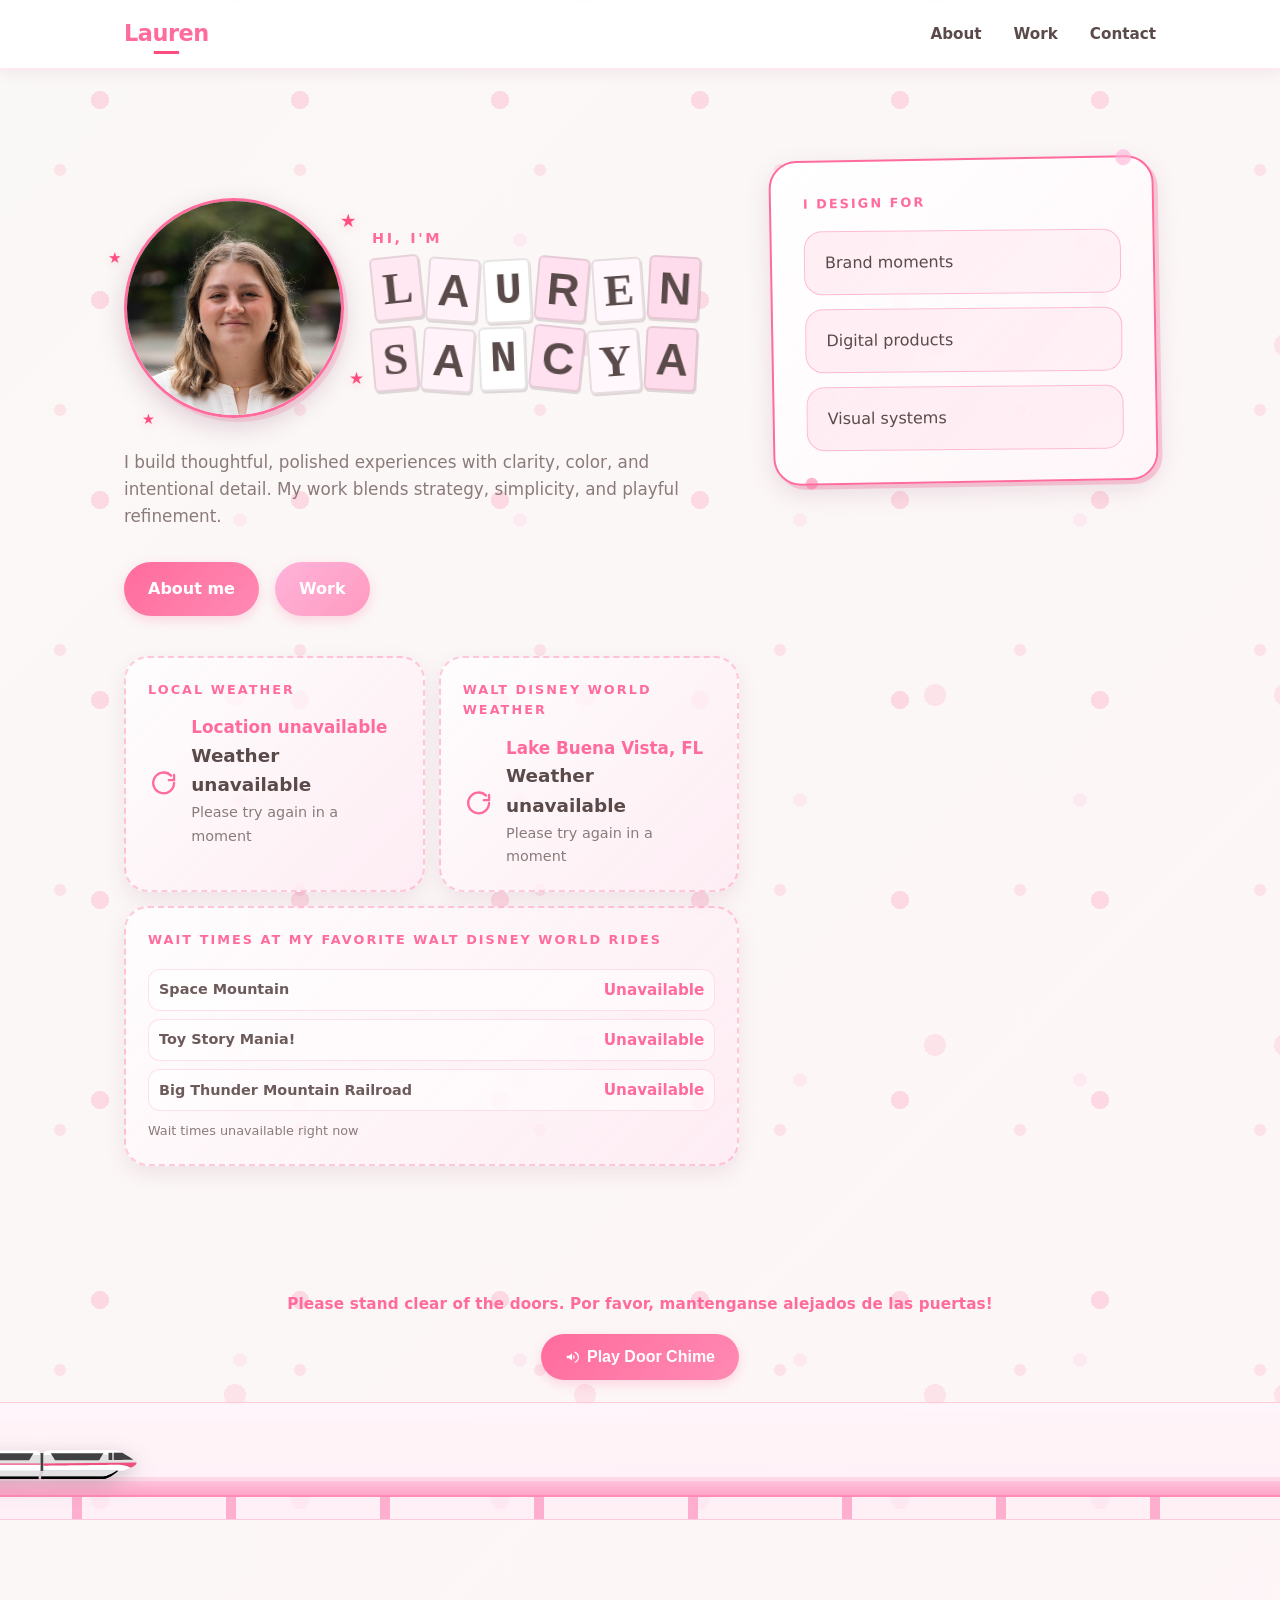
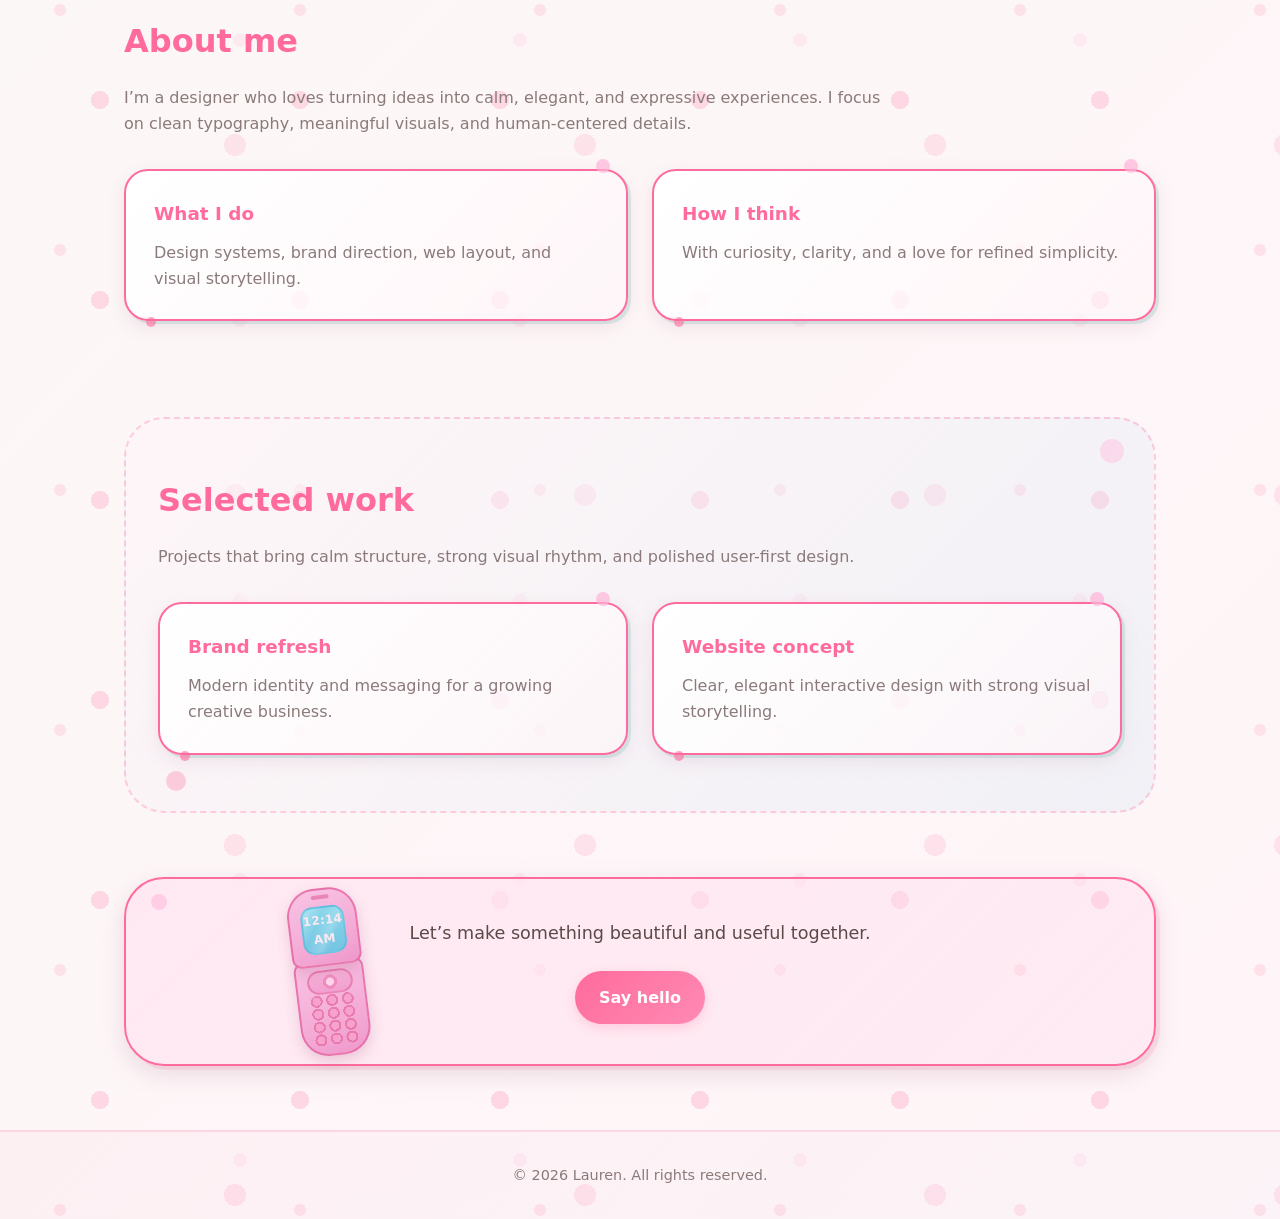
==== commit 53767bf2: "Update navigation links to use relative paths and adjust script source in HTML files" ====
--- a/pages/index.html
+++ b/pages/index.html
@@ -2,183 +2,14 @@
 <html lang="en">
 <head>
   <meta charset="UTF-8" />
+  <meta http-equiv="refresh" content="0; url=../index.html" />
   <meta name="viewport" content="width=device-width, initial-scale=1.0" />
-  <title>Lauren | Designer</title>
-  <link rel="stylesheet" href="../css/style.css" />
+  <title>Redirecting...</title>
+  <script>
+    window.location.replace('../index.html');
+  </script>
 </head>
-<body class="home-page">
-  <nav class="navbar">
-    <div class="navbar-container">
-      <a href="index.html" class="navbar-logo">Lauren</a>
-      <ul class="nav-links">
-        <li><a href="about.html">About</a></li>
-        <li><a href="work.html">Work</a></li>
-        <li><a href="contact.html">Contact</a></li>
-      </ul>
-    </div>
-  </nav>
-
-  <main class="site-shell">
-    <section class="hero reveal">
-      <div class="hero-copy">
-        <div class="name-section">
-          <div class="photo-wrap">
-            <img src="../assets/images/profile.jpg" alt="Lauren Sancya" class="profile-photo">
-            <span class="star-sticker star-1" aria-hidden="true">★</span>
-            <span class="star-sticker star-2" aria-hidden="true">★</span>
-            <span class="star-sticker star-3" aria-hidden="true">★</span>
-            <span class="star-sticker star-4" aria-hidden="true">★</span>
-          </div>
-          <div class="name-copy">
-            <p class="eyebrow">Hi, I'm</p>
-            <h1 class="magazine-name" aria-label="Lauren Sancya">
-              <span aria-hidden="true">L</span><span aria-hidden="true">a</span><span aria-hidden="true">u</span><span aria-hidden="true">r</span><span aria-hidden="true">e</span><span aria-hidden="true">n</span><span class="letter-gap" aria-hidden="true"></span><span aria-hidden="true">S</span><span aria-hidden="true">a</span><span aria-hidden="true">n</span><span aria-hidden="true">c</span><span aria-hidden="true">y</span><span aria-hidden="true">a</span>
-            </h1>
-          </div>
-        </div>
-        <p class="intro">
-          I build thoughtful, polished experiences with clarity, color, and
-          intentional detail. My work blends strategy, simplicity, and playful
-          refinement.
-        </p>
-        <div class="actions">
-          <a class="button button-primary" href="#about">About me</a>
-          <a class="button button-secondary" href="#work">Work</a>
-        </div>
-        <div class="weather-duo">
-          <div class="weather-card reveal reveal-delay-2" aria-live="polite">
-            <p class="detail-label">Local weather</p>
-            <div class="weather-row">
-              <span id="weatherEmoji" class="weather-emoji" aria-hidden="true"></span>
-              <div>
-                <p id="weatherLocation" class="weather-location">Near you</p>
-                <p id="weatherTemp" class="weather-temp">Loading weather...</p>
-                <p id="weatherText" class="weather-text">Checking your location</p>
-              </div>
-            </div>
-          </div>
-          <div class="weather-card reveal reveal-delay-3" aria-live="polite">
-            <p class="detail-label">Walt Disney World weather</p>
-            <div class="weather-row">
-              <span id="disneyWeatherEmoji" class="weather-emoji" aria-hidden="true"></span>
-              <div>
-                <p id="disneyWeatherLocation" class="weather-location">Lake Buena Vista, FL</p>
-                <p id="disneyWeatherTemp" class="weather-temp">Loading weather...</p>
-                <p id="disneyWeatherText" class="weather-text">Fetching current conditions</p>
-              </div>
-            </div>
-          </div>
-          <div class="weather-card ride-waits-card reveal reveal-delay-3" aria-live="polite">
-            <p class="detail-label">Wait times at my Favorite Walt Disney World Rides</p>
-            <ul class="ride-waits-list">
-              <li>
-                <span class="ride-name">Space Mountain</span>
-                <span id="waitSpaceMountain" class="ride-wait">Loading...</span>
-              </li>
-              <li>
-                <span class="ride-name">Toy Story Mania!</span>
-                <span id="waitToyStoryMania" class="ride-wait">Loading...</span>
-              </li>
-              <li>
-                <span class="ride-name">Big Thunder Mountain Railroad</span>
-                <span id="waitBigThunder" class="ride-wait">Loading...</span>
-              </li>
-            </ul>
-            <p id="rideWaitsNote" class="ride-waits-note">Fetching live wait times...</p>
-          </div>
-        </div>
-      </div>
-      <div class="hero-card">
-        <div class="detail-card">
-          <p class="detail-label">I design for</p>
-          <ul>
-            <li>Brand moments</li>
-            <li>Digital products</li>
-            <li>Visual systems</li>
-          </ul>
-        </div>
-      </div>
-    </section>
-
-    <section class="monorail-wrap reveal" aria-hidden="true">
-      <div class="monorail-announcement" aria-hidden="false">
-        <p class="monorail-announcement-text">Please stand clear of the doors. Por favor, mantenganse alejados de las puertas!</p>
-        <button type="button" id="monorailSoundButton" class="monorail-sound-button">
-          <svg viewBox="0 0 24 24" aria-hidden="true" focusable="false">
-            <path d="M3 10v4h4l5 4V6L7 10H3zm13.5 2a4.5 4.5 0 0 0-2.5-4.03v8.06A4.5 4.5 0 0 0 16.5 12zm0-9.5v2.06A9 9 0 0 1 22 12a9 9 0 0 1-5.5 8.31v2.06A11 11 0 0 0 24 12 11 11 0 0 0 16.5 2.5z"></path>
-          </svg>
-          <span>Play Door Chime</span>
-        </button>
-        <div id="monorailPlayer" class="monorail-player" aria-hidden="true"></div>
-      </div>
-      <div class="monorail-sky">
-        <div class="monorail-track"></div>
-        <div class="monorail-pillars"></div>
-        <div class="monorail-train">
-          <img src="../assets/images/DisneyMonorail.svg" alt="" class="monorail-train-img" aria-hidden="true">
-        </div>
-      </div>
-    </section>
-
-    <section id="about" class="section-panel reveal">
-      <div>
-        <h2>About me</h2>
-        <p>
-          I’m a designer who loves turning ideas into calm, elegant, and
-          expressive experiences. I focus on clean typography, meaningful
-          visuals, and human-centered details.
-        </p>
-      </div>
-      <div class="bio-grid">
-        <div class="bio-card reveal reveal-delay-1">
-          <h3>What I do</h3>
-          <p>Design systems, brand direction, web layout, and visual storytelling.</p>
-        </div>
-        <div class="bio-card reveal reveal-delay-2">
-          <h3>How I think</h3>
-          <p>With curiosity, clarity, and a love for refined simplicity.</p>
-        </div>
-      </div>
-    </section>
-
-    <section id="work" class="section-panel section-alt reveal">
-      <div>
-        <h2>Selected work</h2>
-        <p>
-          Projects that bring calm structure, strong visual rhythm, and polished
-          user-first design.
-        </p>
-      </div>
-      <div class="project-grid">
-        <article class="project-card reveal reveal-delay-1">
-          <h3>Brand refresh</h3>
-          <p>Modern identity and messaging for a growing creative business.</p>
-        </article>
-        <article class="project-card reveal reveal-delay-2">
-          <h3>Website concept</h3>
-          <p>Clear, elegant interactive design with strong visual storytelling.</p>
-        </article>
-      </div>
-    </section>
-
-    <section class="footer-panel reveal">
-      <p>Let’s make something beautiful and useful together.</p>
-      <a class="button button-primary" href="contact.html">Say hello</a>
-      <div class="flip-phone" aria-hidden="true">
-        <div class="flip-phone-bubble">Hello</div>
-        <span class="flip-phone-star flip-phone-star-a">★</span>
-        <span class="flip-phone-star flip-phone-star-b">★</span>
-        <span class="flip-phone-star flip-phone-star-c">★</span>
-        <div class="flip-phone-top"><span id="flipPhoneTime" class="flip-phone-time">12:12</span></div>
-        <div class="flip-phone-bottom"></div>
-      </div>
-    </section>
-  </main>
-
-  <footer class="site-footer">
-    <p>&copy; 2026 Lauren. All rights reserved.</p>
-  </footer>
-
-  <script src="../js/app.js"></script>
+<body>
+  <p>Redirecting to <a href="../index.html">home page</a>...</p>
 </body>
-</html>
+</html>
